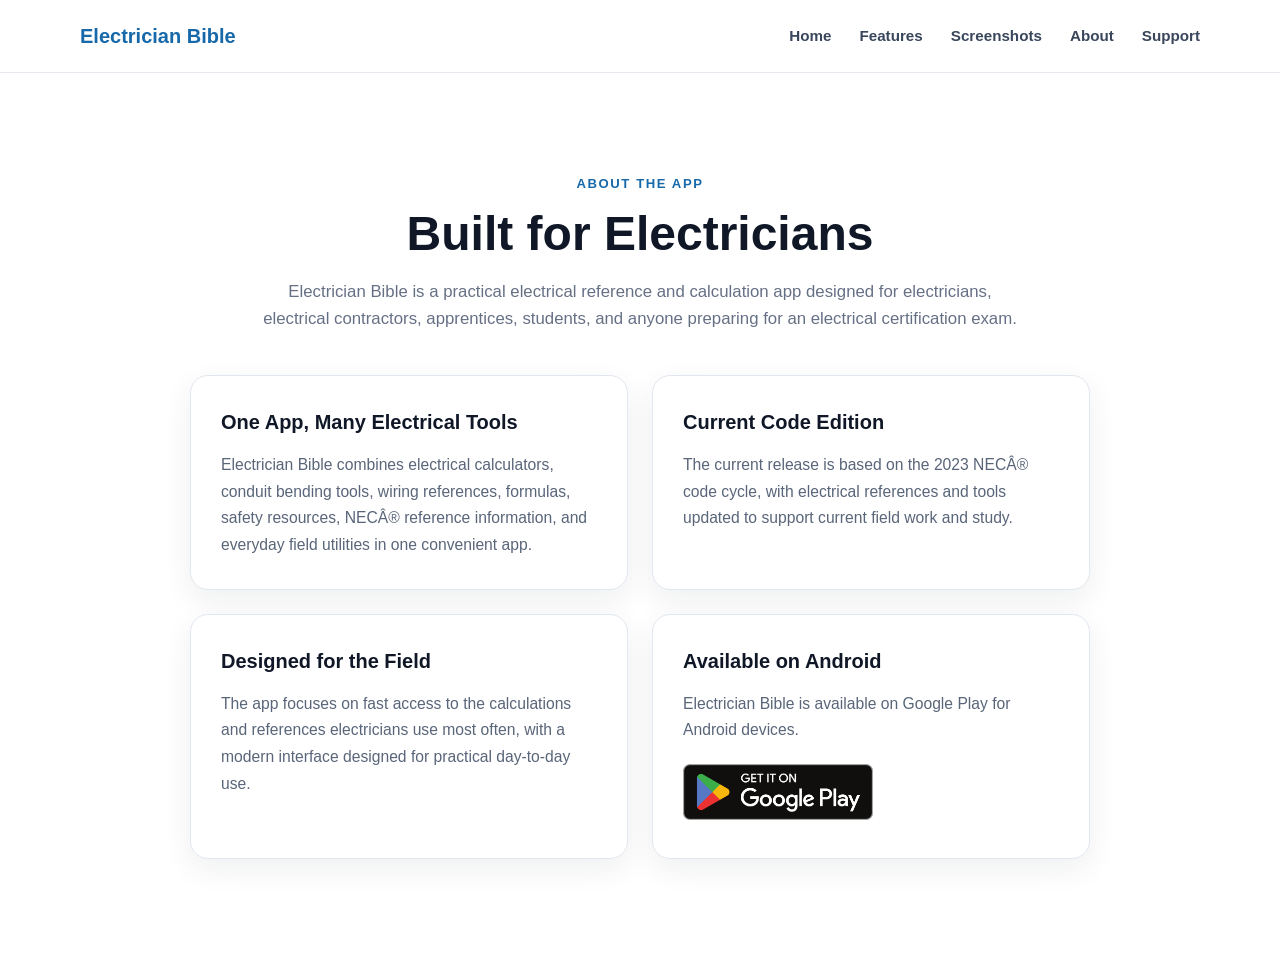
==== about.html @ 564ef9dc "Add Electrician Bible favicon" ====
<!doctype html>
<html lang="en">
  <head>
    <meta charset="UTF-8" />
    <meta name="viewport" content="width=device-width, initial-scale=1.0" />

    <title>Electrician Bible</title>

    <meta
      name="description"
      content="Electrician Bible provides professional electrical calculations, conduit bending tools, electrical references, and field utilities for electricians, contractors, apprentices, and students."
    />

    <link rel="stylesheet" href="css/style.css" />
      <link rel="icon" type="image/png" href="images/favicon.png">
</head>

  <body>
    <header class="site-header">
      <div class="container nav-container">

  <a class="brand" href="index.html">
    Electrician Bible
  </a>

  <button
    class="mobile-menu-toggle"
    type="button"
    aria-label="Open navigation menu"
    aria-expanded="false"
    aria-controls="main-navigation"
  >
    <span></span>
    <span></span>
    <span></span>
  </button>

  <nav
    id="main-navigation"
    class="main-nav"
    aria-label="Main navigation"
  >
    <a href="index.html">Home</a>
    <a href="features.html">Features</a>
    <a href="screenshots.html">Screenshots</a>
    <a href="about.html">About</a>
    <a href="support.html">Support</a>
  </nav>

</div>
</header>

    <main>

  <section class="about-section">
    <div class="container">

      <div class="section-heading">
        <p class="section-label">About the App</p>
        <h2>Built for Electricians</h2>
        <p class="section-description">
          Electrician Bible is a practical electrical reference and calculation
          app designed for electricians, electrical contractors, apprentices,
          students, and anyone preparing for an electrical certification exam.
        </p>
      </div>

      <div class="about-grid">

        <div class="about-card">
          <h3>One App, Many Electrical Tools</h3>
          <p>
            Electrician Bible combines electrical calculators, conduit bending
            tools, wiring references, formulas, safety resources, NECÂ® reference
            information, and everyday field utilities in one convenient app.
          </p>
        </div>

        <div class="about-card">
          <h3>Current Code Edition</h3>
          <p>
            The current release is based on the 2023 NECÂ® code cycle, with
            electrical references and tools updated to support current field
            work and study.
          </p>
        </div>

        <div class="about-card">
          <h3>Designed for the Field</h3>
          <p>
            The app focuses on fast access to the calculations and references
            electricians use most often, with a modern interface designed for
            practical day-to-day use.
          </p>
        </div>

        <div class="about-card">
          <h3>Available on Android</h3>
          <p>
            Electrician Bible is available on Google Play for Android devices.
          </p>

          <a
            class="google-play-link"
            href="https://play.google.com/store/apps/details?id=com.softlink.electriciantoolsNew"
            target="_blank"
            rel="noopener noreferrer"
            aria-label="Get Electrician's Bible on Google Play"
          >
            <img
              src="images/google-play-badge.png"
              alt="Get it on Google Play"
              class="google-play-badge"
            />
          </a>
        </div>

      </div>

    </div>
  </section>

</main>

    <script src="js/script.js"></script>
  </body>
</html>
---- css/style.css ----
* {
  box-sizing: border-box;
  margin: 0;
  padding: 0;
}

html {
  scroll-behavior: smooth;
}

body {
  font-family: Arial, Helvetica, sans-serif;
  color: #172033;
  background: #ffffff;
  line-height: 1.6;
}

a {
  color: inherit;
  text-decoration: none;
}

.container {
  width: min(1120px, calc(100% - 40px));
  margin: 0 auto;
}

/* Header */

.site-header {
  background: #ffffff;
  border-bottom: 1px solid #e6e9ef;
  position: sticky;
  top: 0;
  z-index: 100;
}

.nav-container {
  min-height: 72px;
  display: flex;
  align-items: center;
  justify-content: space-between;
  gap: 30px;
}

.brand {
  font-size: 1.25rem;
  font-weight: 700;
  color: #1769aa;
}

.main-nav {
  display: flex;
  align-items: center;
  gap: 28px;
}

.main-nav a {
  font-size: 0.95rem;
  font-weight: 600;
  color: #39465c;
}

.main-nav a:hover {
  color: #1769aa;
}

/* Hero */

.hero {
  background: linear-gradient(135deg, #f7faff 0%, #ffffff 55%, #edf5fc 100%);
  padding: 90px 0;
}

.hero-content {
  display: grid;
  grid-template-columns: 1.3fr 0.7fr;
  gap: 70px;
  align-items: center;
}

.hero-label {
  color: #1769aa;
  font-size: 0.85rem;
  font-weight: 700;
  text-transform: uppercase;
  letter-spacing: 0.12em;
  margin-bottom: 16px;
}

.hero h1 {
  font-size: clamp(2.4rem, 4.3vw, 3.9rem);
  line-height: 1.08;
  letter-spacing: -0.035em;
  margin-bottom: 26px;
  color: #101828;
}

.hero h1 span {
  color: #1769aa;
  display: block;
}

.hero-description {
  max-width: 680px;
  font-size: 1.08rem;
  color: #566176;
  margin-bottom: 16px;
}

.hero-actions {
  margin-top: 32px;
  display: flex;
  align-items: center;
  gap: 18px;
  flex-wrap: wrap;
}

.google-play-link {
  display: inline-block;
  line-height: 0;
}

.google-play-badge {
  display: block;
  width: 190px;
  height: auto;
}

.google-play-link:hover {
  transform: translateY(-2px);
}

.nec-badge {
  display: inline-flex;
  align-items: center;
  min-height: 44px;
  padding: 0 16px;
  border-radius: 999px;
  border: 1px solid #cddbea;
  background: #ffffff;
  color: #40516a;
  font-size: 0.9rem;
  font-weight: 600;
}

/* App screenshot */

.hero-visual {
  display: flex;
  justify-content: center;
  align-items: center;
}

.app-showcase {
  width: min(100%, 300px);
}

.app-screenshot {
  display: block;
  width: 100%;
  height: auto;
  border-radius: 24px;
  box-shadow:
    0 30px 70px rgba(27, 72, 117, 0.2),
    0 8px 24px rgba(16, 24, 40, 0.12);
}

/* Features */

.features-section {
  padding: 100px 0;
  background: #ffffff;
}

.section-heading {
  max-width: 760px;
  margin: 0 auto 42px;
  text-align: center;
}

.section-label {
  color: #1769aa;
  font-size: 0.82rem;
  font-weight: 700;
  text-transform: uppercase;
  letter-spacing: 0.12em;
  margin-bottom: 12px;
}

.section-heading h2 {
  font-size: clamp(2rem, 4vw, 3rem);
  line-height: 1.15;
  color: #101828;
  margin-bottom: 18px;
}

.section-description {
  font-size: 1.05rem;
  color: #667085;
}

.features-grid {
  display: grid;
  grid-template-columns: repeat(3, 1fr);
  gap: 24px;
}

.feature-card {
  background: #ffffff;
  border: 1px solid #e1e7ef;
  border-radius: 18px;
  padding: 28px;
  box-shadow: 0 10px 30px rgba(16, 24, 40, 0.07);
}

.feature-card:hover {
  transform: translateY(-4px);
  box-shadow: 0 18px 38px rgba(16, 24, 40, 0.1);
}

.feature-icon {
  width: 48px;
  height: 48px;
  display: flex;
  align-items: center;
  justify-content: center;
  border-radius: 12px;
  background: #eef6fd;
  font-size: 1.5rem;
  margin-bottom: 20px;
}

.feature-card h3 {
  font-size: 1.22rem;
  color: #101828;
  margin-bottom: 16px;
}

.feature-card ul {
  list-style: none;
  margin-bottom: 18px;
}

.feature-card li {
  position: relative;
  padding-left: 20px;
  margin-bottom: 9px;
  color: #596579;
  font-size: 0.95rem;
}

.feature-card li::before {
  content: "•";
  position: absolute;
  left: 0;
  color: #1769aa;
  font-weight: 700;
}

.feature-more {
  display: block;
  padding-top: 14px;
  border-top: 1px solid #edf0f4;
  color: #1769aa;
  font-size: 0.86rem;
  font-weight: 700;
}

/* Screenshots */

.screenshots-section {
  padding: 100px 0;
  background: #f7faff;
}

.screenshots-grid {
  display: grid;
  grid-template-columns: repeat(3, 1fr);
  gap: 28px;
  align-items: start;
}

.screenshot-card {
  margin: 0;
}

.screenshot-card img,
.screenshot-placeholder {
  width: 100%;
  aspect-ratio: 9 / 16;
  border-radius: 22px;
  background: #ffffff;
  border: 1px solid #e1e7ef;
  box-shadow: 0 18px 42px rgba(16, 24, 40, 0.1);
}

.screenshot-card img {
  display: block;
  height: auto;
  object-fit: cover;
}

.screenshot-placeholder {
  display: flex;
  flex-direction: column;
  align-items: center;
  justify-content: center;
  text-align: center;
  padding: 30px;
  color: #667085;
}

.screenshot-placeholder span {
  font-size: 1.2rem;
  font-weight: 700;
  color: #1769aa;
  margin-bottom: 8px;
}

.screenshot-placeholder small {
  font-size: 0.9rem;
}

.screenshot-card figcaption {
  padding: 18px 4px 0;
}

.screenshot-card figcaption strong {
  display: block;
  font-size: 1.05rem;
  color: #101828;
  margin-bottom: 6px;
}

.screenshot-card figcaption span {
  display: block;
  color: #667085;
  font-size: 0.92rem;
  line-height: 1.55;
}

/* Tablet */


/* Home Preview */

.home-preview {
  padding: 90px 0;
  background: #ffffff;
}

.home-preview-grid {
  display: grid;
  grid-template-columns: repeat(3, 1fr);
  gap: 24px;
  max-width: 1000px;
  margin: 0 auto;
}

.home-preview-card {
  background: #ffffff;
  border: 1px solid #e1e7ef;
  border-radius: 18px;
  padding: 28px;
  box-shadow: 0 10px 30px rgba(16, 24, 40, 0.07);
}

.home-preview-card h3 {
  color: #101828;
  font-size: 1.2rem;
  margin-bottom: 12px;
}

.home-preview-card p {
  color: #596579;
  line-height: 1.65;
}

.home-preview-action {
  display: flex;
  justify-content: center;
  margin-top: 36px;
}


/* Home CTA */

.home-cta {
  padding: 70px 0;
  background: #f7faff;
}

.home-cta-content {
  display: flex;
  align-items: center;
  justify-content: space-between;
  gap: 50px;
  max-width: 1000px;
  margin: 0 auto;
}

.home-cta-content > div {
  max-width: 650px;
}

.home-cta-content h2 {
  color: #101828;
  font-size: clamp(1.8rem, 3vw, 2.5rem);
  line-height: 1.2;
  margin-bottom: 14px;
}

.home-cta-content p:not(.section-label) {
  color: #596579;
  line-height: 1.7;
}

/* Large Screenshot Gallery */

.screenshots-grid-large {
  grid-template-columns: repeat(2, minmax(0, 1fr));
  gap: 42px 34px;
  max-width: 920px;
  margin: 0 auto;
}

.screenshots-grid-large .screenshot-card {
  min-width: 0;
}

.screenshots-grid-large .screenshot-card img {
  width: 100%;
  height: auto;
  aspect-ratio: auto;
  object-fit: contain;
  background: #ffffff;
}

.screenshots-grid-large .screenshot-card figcaption {
  padding-top: 18px;
}

/* Mobile Navigation */

.mobile-menu-toggle {
  display: none;
  width: 44px;
  height: 44px;
  padding: 9px;
  border: 0;
  border-radius: 8px;
  background: transparent;
  cursor: pointer;
}

.mobile-menu-toggle span {
  display: block;
  width: 24px;
  height: 2px;
  margin: 5px auto;
  background: #172033;
  border-radius: 10px;
  transition:
    transform 0.2s ease,
    opacity 0.2s ease;
}

.mobile-menu-toggle.is-open span:nth-child(1) {
  transform: translateY(7px) rotate(45deg);
}

.mobile-menu-toggle.is-open span:nth-child(2) {
  opacity: 0;
}

.mobile-menu-toggle.is-open span:nth-child(3) {
  transform: translateY(-7px) rotate(-45deg);
}
@media (max-width: 1050px) {
  .features-grid {
    grid-template-columns: repeat(2, 1fr);
  }

  .screenshots-grid {
    grid-template-columns: repeat(2, 1fr);
  }
}

/* Support */

.support-section {
  padding: 100px 0;
  background: #f7faff;
}

.support-grid {
  display: grid;
  grid-template-columns: repeat(2, 1fr);
  gap: 24px;
  max-width: 900px;
  margin: 0 auto;
}

.support-card {
  background: #ffffff;
  border: 1px solid #e1e7ef;
  border-radius: 18px;
  padding: 30px;
  box-shadow: 0 10px 30px rgba(16, 24, 40, 0.07);
}

.support-icon {
  width: 48px;
  height: 48px;
  display: flex;
  align-items: center;
  justify-content: center;
  border-radius: 12px;
  background: #eef6fd;
  font-size: 1.45rem;
  margin-bottom: 18px;
}

.support-card h3 {
  font-size: 1.25rem;
  color: #101828;
  margin-bottom: 14px;
}

.support-card p {
  color: #596579;
  font-size: 0.98rem;
  line-height: 1.7;
  margin-bottom: 20px;
}

.support-note {
  display: block;
  color: #1769aa;
  font-size: 0.9rem;
  font-weight: 700;
}

.support-button {
  display: inline-flex;
  align-items: center;
  justify-content: center;
  min-height: 46px;
  padding: 0 20px;
  border-radius: 8px;
  background: #1769aa;
  color: #ffffff;
  font-weight: 700;
  transition:
    transform 0.2s ease,
    box-shadow 0.2s ease;
}

.support-button:hover {
  transform: translateY(-2px);
  box-shadow: 0 10px 22px rgba(23, 105, 170, 0.18);
}

/* Responsive */


/* Home Preview */

.home-preview {
  padding: 90px 0;
  background: #ffffff;
}

.home-preview-grid {
  display: grid;
  grid-template-columns: repeat(3, 1fr);
  gap: 24px;
  max-width: 1000px;
  margin: 0 auto;
}

.home-preview-card {
  background: #ffffff;
  border: 1px solid #e1e7ef;
  border-radius: 18px;
  padding: 28px;
  box-shadow: 0 10px 30px rgba(16, 24, 40, 0.07);
}

.home-preview-card h3 {
  color: #101828;
  font-size: 1.2rem;
  margin-bottom: 12px;
}

.home-preview-card p {
  color: #596579;
  line-height: 1.65;
}

.home-preview-action {
  display: flex;
  justify-content: center;
  margin-top: 36px;
}


/* Home CTA */

.home-cta {
  padding: 70px 0;
  background: #f7faff;
}

.home-cta-content {
  display: flex;
  align-items: center;
  justify-content: space-between;
  gap: 50px;
  max-width: 1000px;
  margin: 0 auto;
}

.home-cta-content > div {
  max-width: 650px;
}

.home-cta-content h2 {
  color: #101828;
  font-size: clamp(1.8rem, 3vw, 2.5rem);
  line-height: 1.2;
  margin-bottom: 14px;
}

.home-cta-content p:not(.section-label) {
  color: #596579;
  line-height: 1.7;
}

/* Large Screenshot Gallery */

.screenshots-grid-large {
  grid-template-columns: repeat(2, minmax(0, 1fr));
  gap: 42px 34px;
  max-width: 920px;
  margin: 0 auto;
}

.screenshots-grid-large .screenshot-card {
  min-width: 0;
}

.screenshots-grid-large .screenshot-card img {
  width: 100%;
  height: auto;
  aspect-ratio: auto;
  object-fit: contain;
  background: #ffffff;
}

.screenshots-grid-large .screenshot-card figcaption {
  padding-top: 18px;
}

/* Mobile Navigation */

.mobile-menu-toggle {
  display: none;
  width: 44px;
  height: 44px;
  padding: 9px;
  border: 0;
  border-radius: 8px;
  background: transparent;
  cursor: pointer;
}

.mobile-menu-toggle span {
  display: block;
  width: 24px;
  height: 2px;
  margin: 5px auto;
  background: #172033;
  border-radius: 10px;
  transition:
    transform 0.2s ease,
    opacity 0.2s ease;
}

.mobile-menu-toggle.is-open span:nth-child(1) {
  transform: translateY(7px) rotate(45deg);
}

.mobile-menu-toggle.is-open span:nth-child(2) {
  opacity: 0;
}

.mobile-menu-toggle.is-open span:nth-child(3) {
  transform: translateY(-7px) rotate(-45deg);
}
@media (max-width: 800px) {
  .nav-container {
    position: relative;
  }

  .mobile-menu-toggle {
    display: block;
    margin-left: auto;
  }

  .main-nav {
    display: none;
    position: absolute;
    top: 64px;
    left: 0;
    right: 0;
    flex-direction: column;
    align-items: stretch;
    gap: 0;
    padding: 10px 20px 16px;
    background: #ffffff;
    border-top: 1px solid #e6e9ef;
    border-bottom: 1px solid #e6e9ef;
    box-shadow: 0 14px 24px rgba(16, 24, 40, 0.08);
  }

  .main-nav.is-open {
    display: flex;
  }

  .main-nav a {
    padding: 13px 6px;
    border-bottom: 1px solid #edf0f4;
  }

  .main-nav a:last-child {
    border-bottom: 0;
  }

  .screenshots-grid-large {
    grid-template-columns: 1fr;
    max-width: 420px;
    gap: 38px;
  }

  .home-preview {
    padding: 70px 0;
  }

  .home-preview-grid {
    grid-template-columns: 1fr;
  }

  .home-cta {
    padding: 60px 0;
  }

  .home-cta-content {
    flex-direction: column;
    align-items: flex-start;
    gap: 28px;
  }

  .nav-container {
    min-height: 64px;
  }

  .support-section {
    padding: 70px 0;
  }

  .support-grid {
    grid-template-columns: 1fr;
  }
  
  .about-section {
    padding: 70px 0;
  }

  .about-grid {
    grid-template-columns: 1fr;
  }

  .hero {
    padding: 65px 0;
  }

  .hero-content {
    grid-template-columns: 1fr;
    gap: 50px;
  }

  .hero-text {
    text-align: center;
  }

  .hero-description {
    margin-left: auto;
    margin-right: auto;
  }

  .hero-actions {
    justify-content: center;
  }

  .app-showcase {
    width: min(100%, 300px);
  }

  .features-section {
    padding: 70px 0;
  }

  .section-heading {
    margin-bottom: 38px;
  }

  .features-grid {
    grid-template-columns: 1fr;
    gap: 18px;
  }

  .feature-card {
    padding: 24px;
  }

  .screenshots-section {
    padding: 70px 0;
  }

  .screenshots-grid {
    grid-template-columns: 1fr;
    max-width: 340px;
    margin: 0 auto;
  }
}
/* About */

.about-section {
  padding: 100px 0;
  background: #ffffff;
}

.about-grid {
  display: grid;
  grid-template-columns: repeat(2, 1fr);
  gap: 24px;
  max-width: 900px;
  margin: 0 auto;
}

.about-card {
  background: #ffffff;
  border: 1px solid #e1e7ef;
  border-radius: 18px;
  padding: 30px;
  box-shadow: 0 10px 30px rgba(16, 24, 40, 0.07);
}

.about-card h3 {
  font-size: 1.25rem;
  color: #101828;
  margin-bottom: 14px;
}

.about-card p {
  color: #596579;
  font-size: 0.98rem;
  line-height: 1.7;
}

.about-card .google-play-link {
  margin-top: 20px;
}

/* FINAL MOBILE FIXES */

@media (max-width: 800px) {

  /* Reliable hamburger icon across Chrome, Brave, etc. */

  .mobile-menu-toggle {
    display: flex !important;
    align-items: center;
    justify-content: center;
    width: 44px;
    height: 44px;
    padding: 0;
    margin-left: auto;
    border: 0;
    background: transparent;
    color: #172033;
    font-size: 30px;
    font-family: Arial, Helvetica, sans-serif;
    line-height: 1;
    cursor: pointer;
  }

  .mobile-menu-toggle span {
    display: none !important;
  }

  .mobile-menu-toggle::before {
    content: "\2630";
    display: block;
  }

  .mobile-menu-toggle.is-open::before {
    content: "\00D7";
    font-size: 36px;
  }


  /* Mobile navigation */

  .nav-container {
    position: relative;
  }

  .main-nav {
    display: none;
    position: absolute;
    top: 64px;
    left: 0;
    right: 0;
    width: 100%;
    flex-direction: column;
    align-items: stretch;
    gap: 0;
    padding: 10px 20px 16px;
    background: #ffffff;
    border-top: 1px solid #e6e9ef;
    border-bottom: 1px solid #e6e9ef;
    box-shadow: 0 14px 24px rgba(16, 24, 40, 0.10);
    z-index: 1000;
  }

  .main-nav.is-open {
    display: flex;
  }

  .main-nav a {
    display: block;
    padding: 13px 6px;
    border-bottom: 1px solid #edf0f4;
  }

  .main-nav a:last-child {
    border-bottom: 0;
  }


  /* About page — force one column on phones */

  .about-section {
    padding: 70px 0;
    overflow-x: hidden;
  }

  .about-grid {
    display: grid;
    grid-template-columns: 1fr !important;
    width: 100%;
    max-width: 100%;
    gap: 18px;
  }

  .about-card {
    width: 100%;
    min-width: 0;
    padding: 24px;
  }


  /* Support page */

  .support-grid {
    grid-template-columns: 1fr !important;
  }


  /* Features */

  .features-grid {
    grid-template-columns: 1fr !important;
  }


  /* Screenshot gallery */

  .screenshots-grid,
  .screenshots-grid-large {
    grid-template-columns: 1fr !important;
  }
}

/* END FINAL MOBILE FIXES */

/* ABOUT MOBILE HARD FIX */

@media (max-width: 800px) {

  html,
  body {
    overflow-x: hidden;
  }

  .about-section .container {
    width: calc(100% - 32px);
    max-width: 100%;
  }

  .about-section .about-grid {
    display: flex !important;
    flex-direction: column !important;
    grid-template-columns: none !important;
    width: 100% !important;
    max-width: 100% !important;
    gap: 18px !important;
    margin: 0 auto !important;
  }

  .about-section .about-card {
    display: block !important;
    width: 100% !important;
    min-width: 0 !important;
    max-width: 100% !important;
    margin: 0 !important;
    padding: 24px !important;
  }

  .about-section .about-card h3,
  .about-section .about-card p {
    width: 100%;
    max-width: 100%;
  }
}

/* END ABOUT MOBILE HARD FIX */
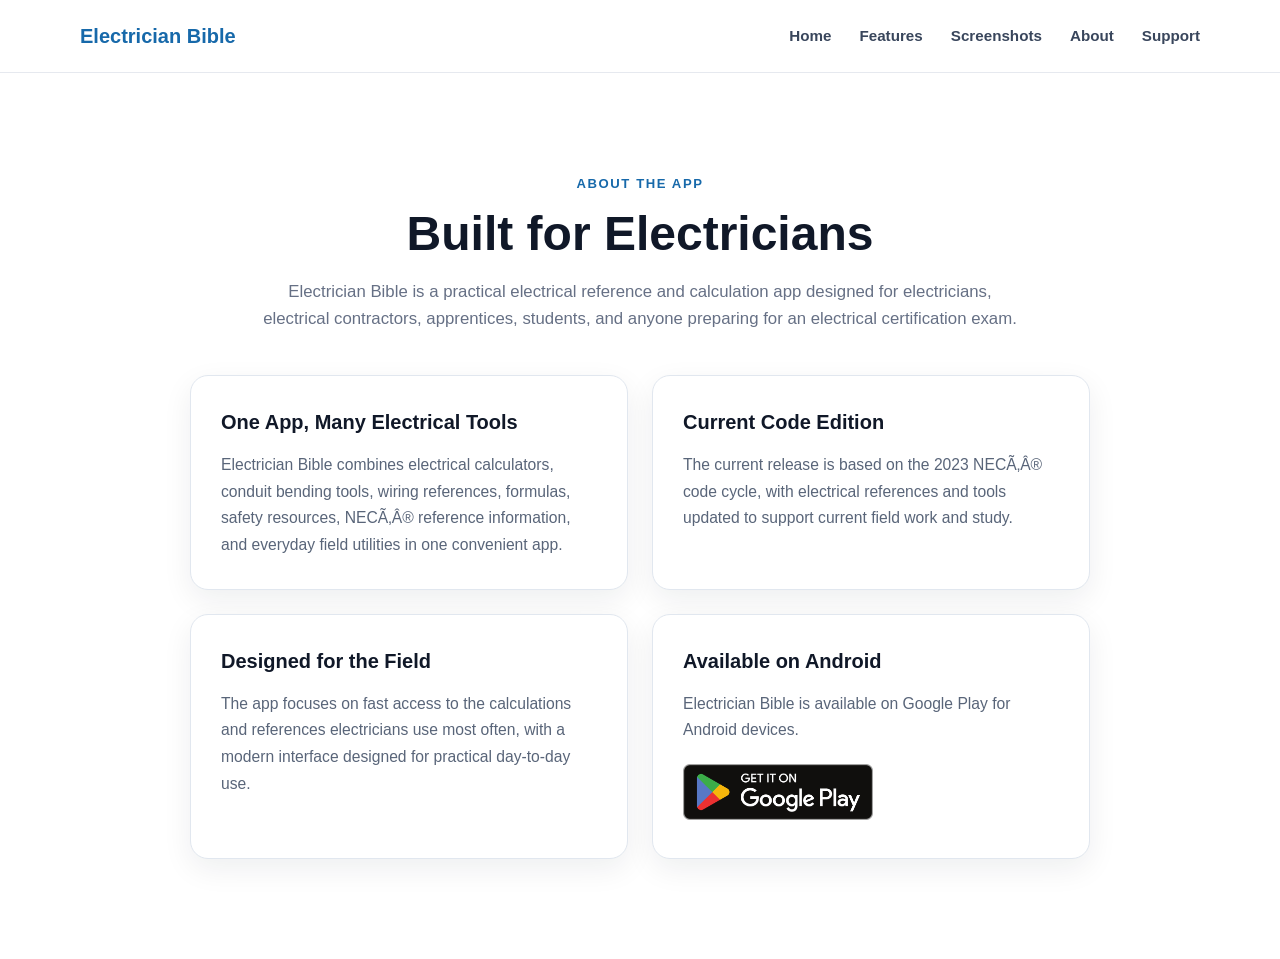
==== commit 98e11a67: "Use tablet screenshot for social sharing" ====
--- a/about.html
+++ b/about.html
@@ -1,19 +1,39 @@
-<!doctype html>
+﻿<!doctype html>
 <html lang="en">
   <head>
     <meta charset="UTF-8" />
     <meta name="viewport" content="width=device-width, initial-scale=1.0" />
 
-    <title>Electrician Bible</title>
+    <title>About Electrician Bible | Android Electrical Reference App</title>
 
-    <meta
-      name="description"
-      content="Electrician Bible provides professional electrical calculations, conduit bending tools, electrical references, and field utilities for electricians, contractors, apprentices, and students."
-    />
+    <meta name="description" content="Electrician Bible is an Android electrical reference and calculator app for electricians, contractors, apprentices, and students, using the 2023 NECÂ® code cycle." />
 
     <link rel="stylesheet" href="css/style.css" />
       <link rel="icon" type="image/png" href="images/favicon.png">
-</head>
+
+    <!-- SEO META START -->
+
+    <meta name="robots" content="index, follow" />
+    <meta name="theme-color" content="#1769aa" />
+
+    <link rel="canonical" href="https://electricianbible.hidroilio.com/about.html" />
+
+    <meta property="og:type" content="website" />
+    <meta property="og:site_name" content="Electrician Bible" />
+    <meta property="og:title" content="About Electrician Bible | Android Electrical Reference App" />
+    <meta property="og:description" content="Electrician Bible is an Android electrical reference and calculator app for electricians, contractors, apprentices, and students, using the 2023 NECÂ® code cycle." />
+    <meta property="og:url" content="https://electricianbible.hidroilio.com/about.html" />
+
+    <meta name="twitter:card" content="summary_large_image" />
+    <meta name="twitter:title" content="About Electrician Bible | Android Electrical Reference App" />
+    <meta name="twitter:description" content="Electrician Bible is an Android electrical reference and calculator app for electricians, contractors, apprentices, and students, using the 2023 NECÂ® code cycle." />
+
+    
+    <meta property="og:image" content="https://electricianbible.hidroilio.com/images/electrician-bible-share.png" />
+    <meta property="og:image:alt" content="Electrician Bible Android electrical tools app" />
+    <meta name="twitter:image" content="https://electricianbible.hidroilio.com/images/electrician-bible-share.png" />
+    <!-- SEO META END -->
+  </head>
 
   <body>
     <header class="site-header">
@@ -71,7 +91,7 @@
           <h3>One App, Many Electrical Tools</h3>
           <p>
             Electrician Bible combines electrical calculators, conduit bending
-            tools, wiring references, formulas, safety resources, NECÂ® reference
+            tools, wiring references, formulas, safety resources, NECÃ‚Â® reference
             information, and everyday field utilities in one convenient app.
           </p>
         </div>
@@ -79,7 +99,7 @@
         <div class="about-card">
           <h3>Current Code Edition</h3>
           <p>
-            The current release is based on the 2023 NECÂ® code cycle, with
+            The current release is based on the 2023 NECÃ‚Â® code cycle, with
             electrical references and tools updated to support current field
             work and study.
           </p>
@@ -126,3 +146,4 @@
   </body>
 </html>
 
+
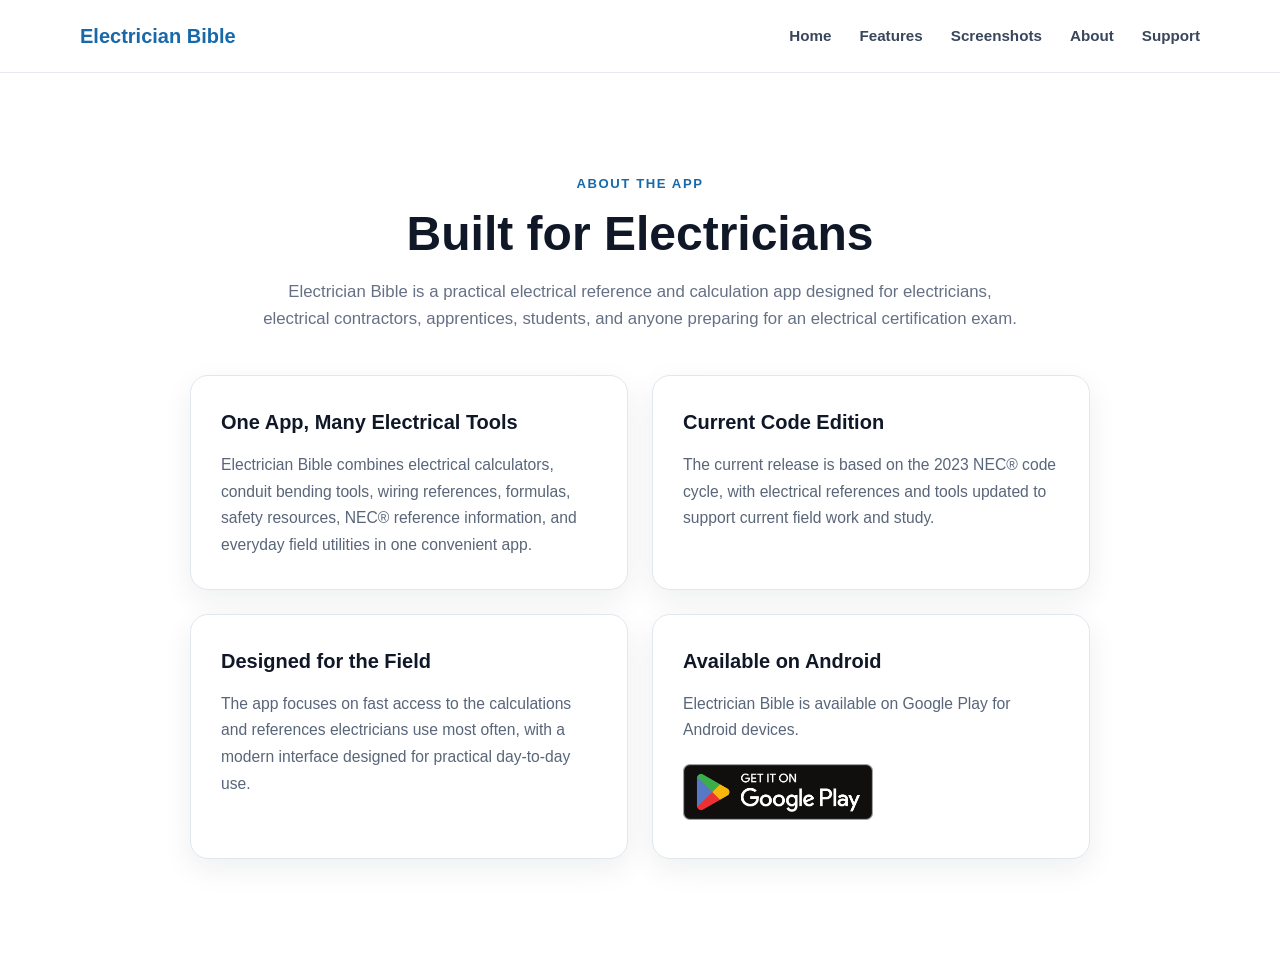
==== commit 566e52f7: "Repair website UTF-8 encoding" ====
--- a/about.html
+++ b/about.html
@@ -1,4 +1,4 @@
-﻿<!doctype html>
+<!doctype html>
 <html lang="en">
   <head>
     <meta charset="UTF-8" />
@@ -6,7 +6,7 @@
 
     <title>About Electrician Bible | Android Electrical Reference App</title>
 
-    <meta name="description" content="Electrician Bible is an Android electrical reference and calculator app for electricians, contractors, apprentices, and students, using the 2023 NECÂ® code cycle." />
+    <meta name="description" content="Electrician Bible is an Android electrical reference and calculator app for electricians, contractors, apprentices, and students, using the 2023 NEC® code cycle." />
 
     <link rel="stylesheet" href="css/style.css" />
       <link rel="icon" type="image/png" href="images/favicon.png">
@@ -21,12 +21,12 @@
     <meta property="og:type" content="website" />
     <meta property="og:site_name" content="Electrician Bible" />
     <meta property="og:title" content="About Electrician Bible | Android Electrical Reference App" />
-    <meta property="og:description" content="Electrician Bible is an Android electrical reference and calculator app for electricians, contractors, apprentices, and students, using the 2023 NECÂ® code cycle." />
+    <meta property="og:description" content="Electrician Bible is an Android electrical reference and calculator app for electricians, contractors, apprentices, and students, using the 2023 NEC® code cycle." />
     <meta property="og:url" content="https://electricianbible.hidroilio.com/about.html" />
 
     <meta name="twitter:card" content="summary_large_image" />
     <meta name="twitter:title" content="About Electrician Bible | Android Electrical Reference App" />
-    <meta name="twitter:description" content="Electrician Bible is an Android electrical reference and calculator app for electricians, contractors, apprentices, and students, using the 2023 NECÂ® code cycle." />
+    <meta name="twitter:description" content="Electrician Bible is an Android electrical reference and calculator app for electricians, contractors, apprentices, and students, using the 2023 NEC® code cycle." />
 
     
     <meta property="og:image" content="https://electricianbible.hidroilio.com/images/electrician-bible-share.png" />
@@ -91,7 +91,7 @@
           <h3>One App, Many Electrical Tools</h3>
           <p>
             Electrician Bible combines electrical calculators, conduit bending
-            tools, wiring references, formulas, safety resources, NECÃ‚Â® reference
+            tools, wiring references, formulas, safety resources, NEC® reference
             information, and everyday field utilities in one convenient app.
           </p>
         </div>
@@ -99,7 +99,7 @@
         <div class="about-card">
           <h3>Current Code Edition</h3>
           <p>
-            The current release is based on the 2023 NECÃ‚Â® code cycle, with
+            The current release is based on the 2023 NEC® code cycle, with
             electrical references and tools updated to support current field
             work and study.
           </p>
@@ -146,4 +146,3 @@
   </body>
 </html>
 
-
